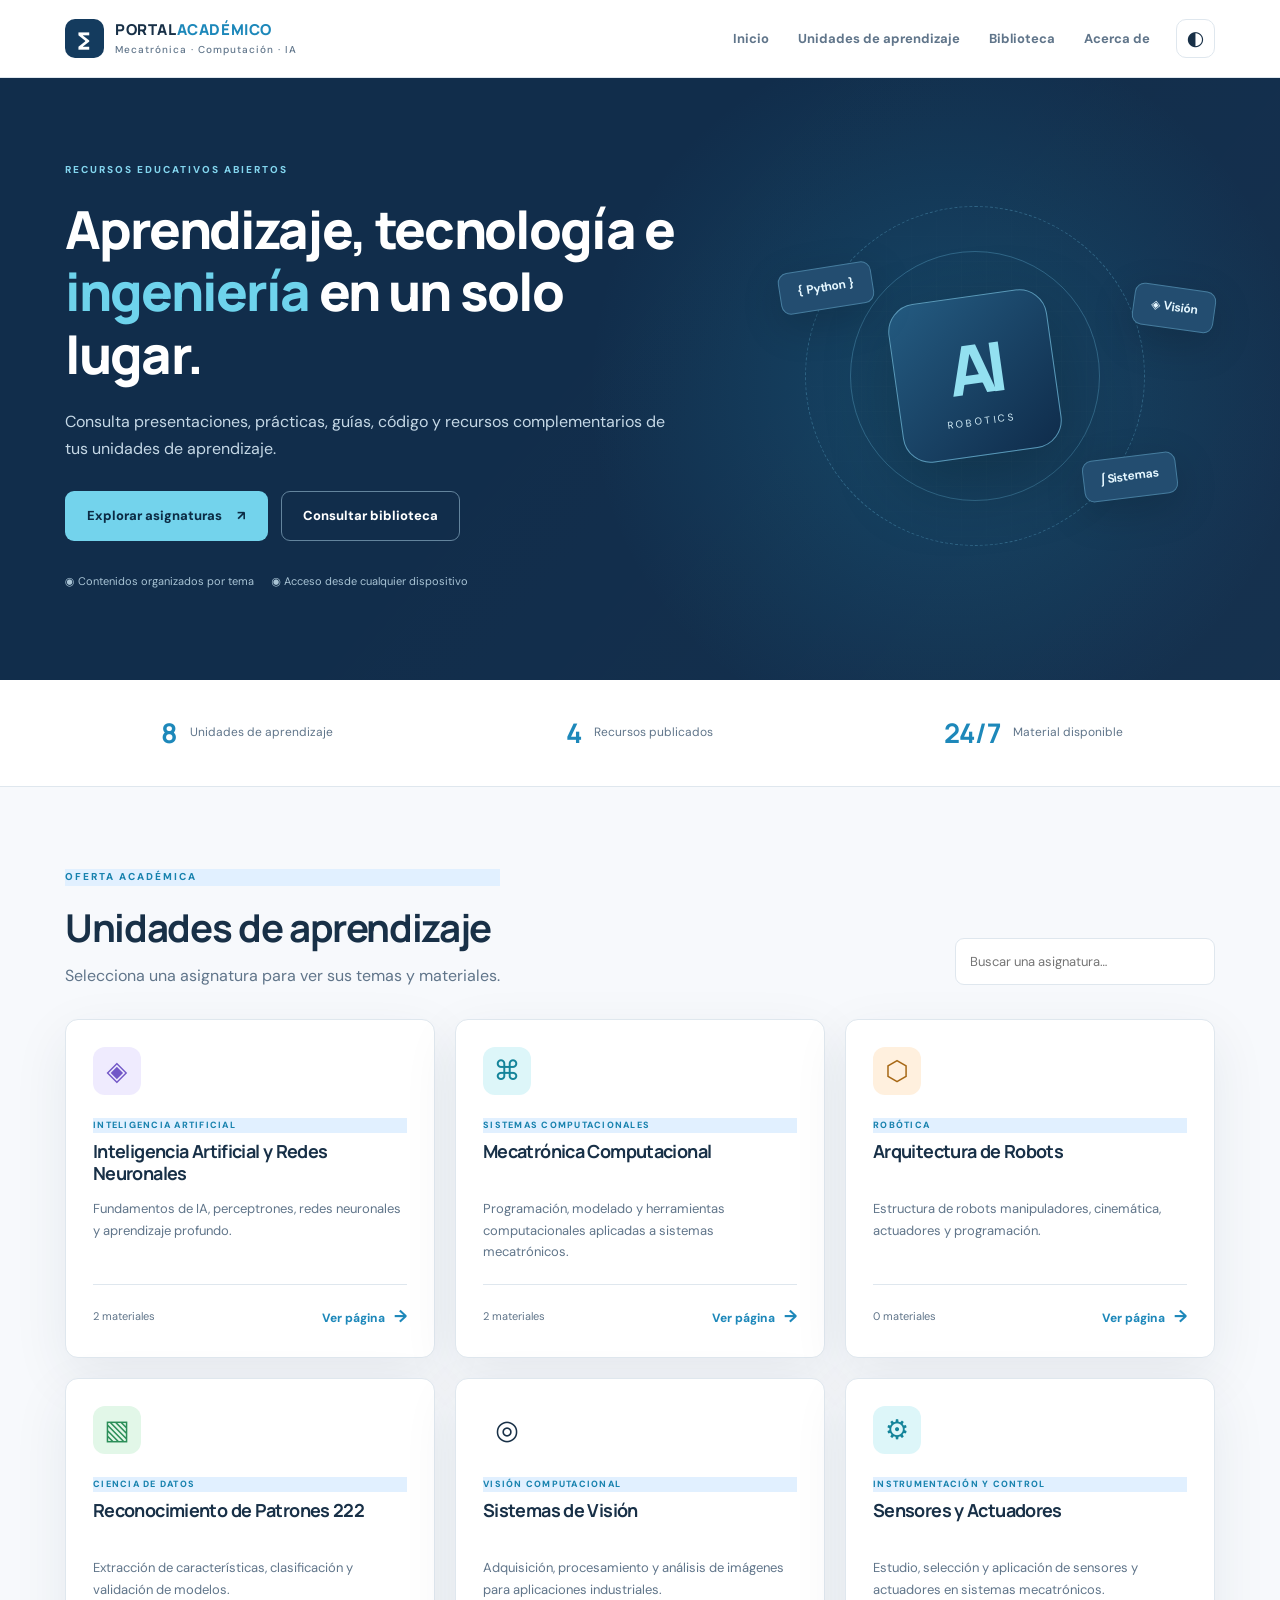
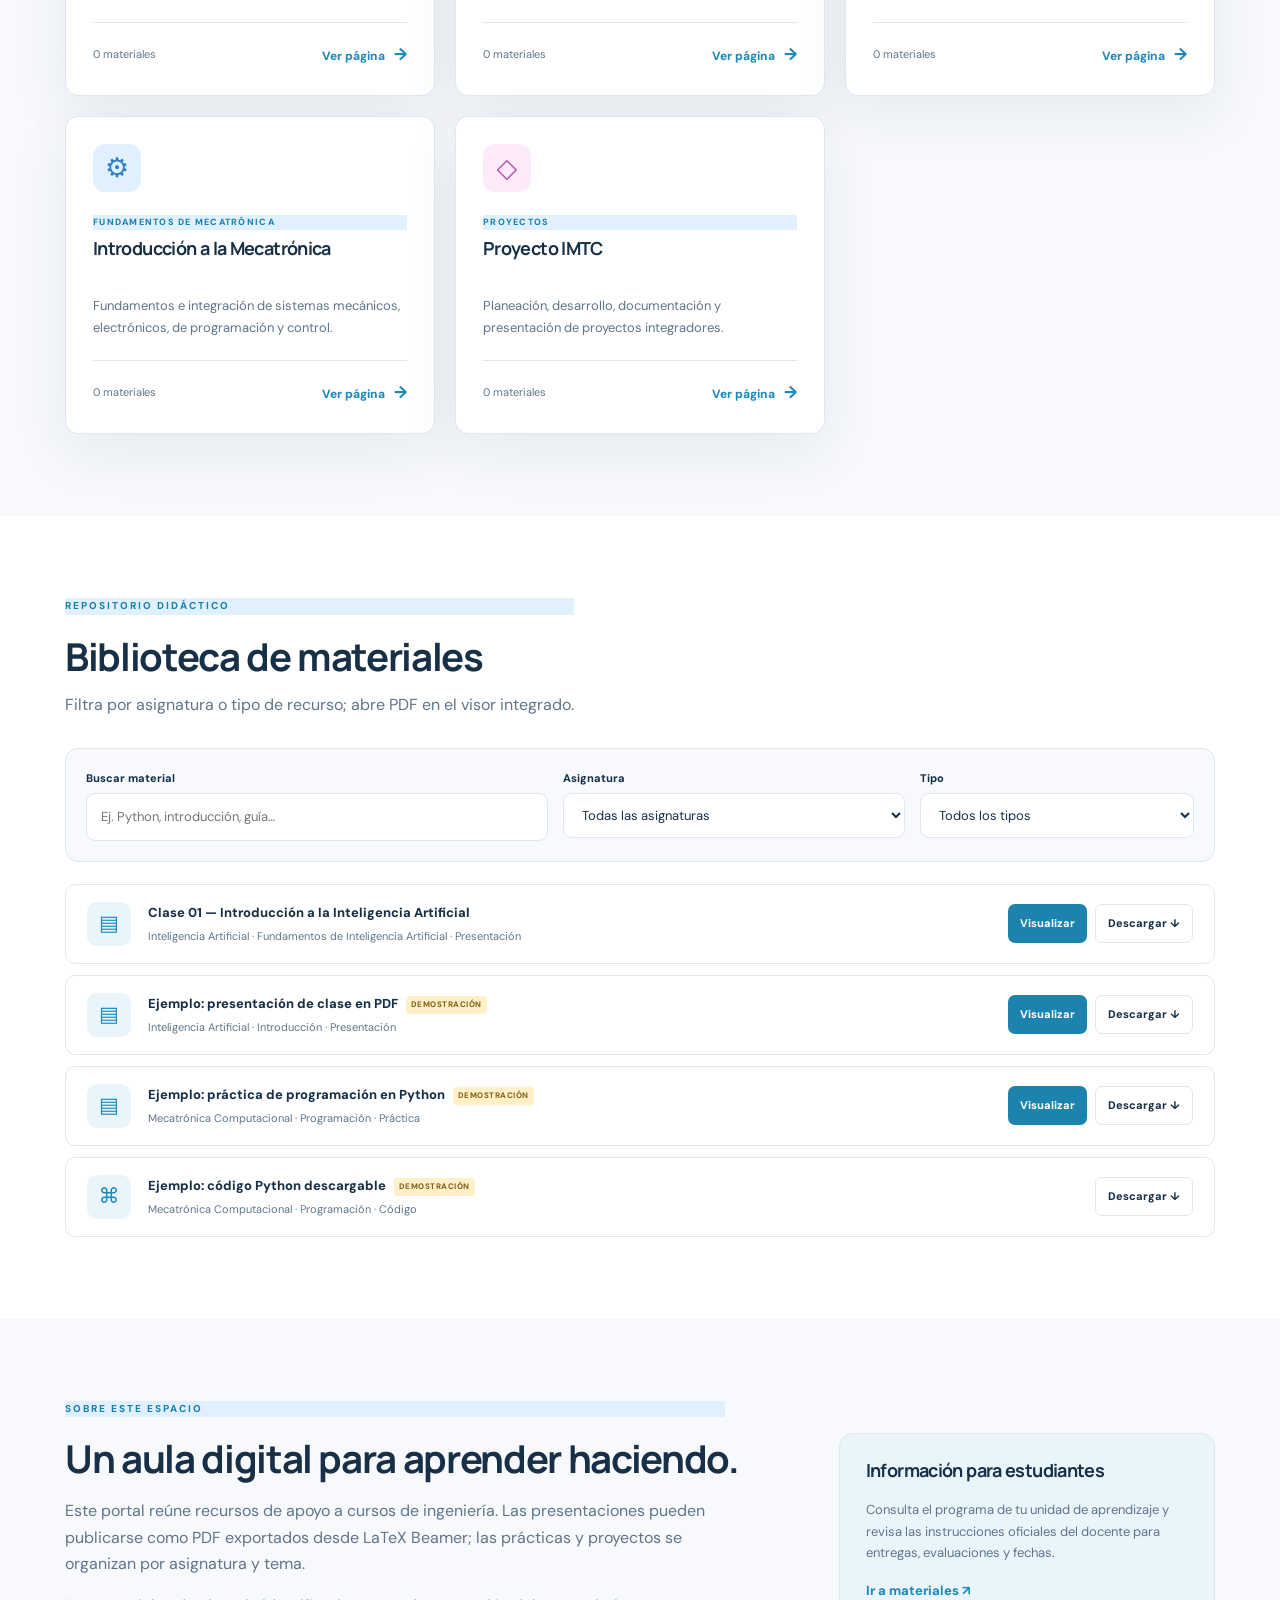
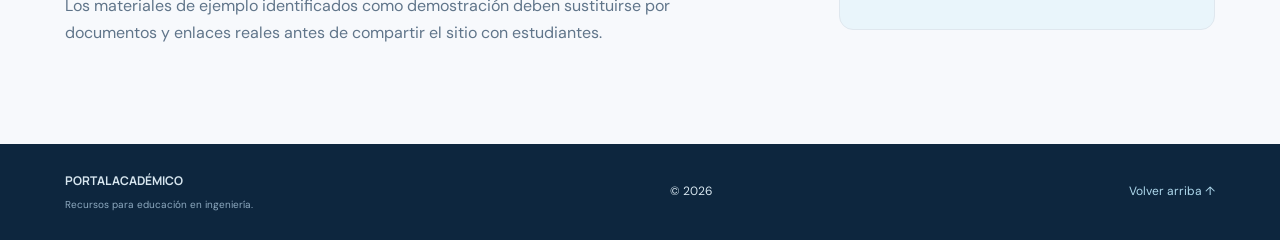
==== index.html @ 11ef2321 "Add files via upload" ====
<!doctype html>
<html lang="es">
<head>
  <meta charset="utf-8" />
  <meta name="viewport" content="width=device-width,initial-scale=1" />
  <meta name="description" content="Portal académico de unidades de aprendizaje, presentaciones, prácticas, código y recursos para estudiantes de ingeniería." />
  <meta name="theme-color" content="#112d4b" />
  <title>Portal Académico | Mecatrónica e Inteligencia Artificial</title>
  <style>
@import url('https://fonts.googleapis.com/css2?family=DM+Sans:wght@400;500;600;700&family=Manrope:wght@400;500;600;700;800&display=swap');
:root{color-scheme:light;--bg:#f7f9fc;--surface:#fff;--text:#183047;--muted:#60758a;--line:#dfe7ee;--navy:#112d4b;--accent:#1d88ba;--light:#e9f5fb;--shadow:0 18px 55px rgba(22,51,78,.08)}
:root[data-theme=dark]{color-scheme:dark;--bg:#0a1623;--surface:#122437;--text:#e9f1f9;--muted:#a3b6c9;--line:#294055;--navy:#0c2034;--light:#193a50;--shadow:0 18px 55px rgba(0,0,0,.22)}
*{box-sizing:border-box}html{scroll-behavior:smooth;scroll-padding-top:86px}body{margin:0;background:var(--bg);color:var(--text);font-family:'DM Sans',system-ui,sans-serif;line-height:1.65}h1,h2,h3,strong,.brand{font-family:Manrope,system-ui,sans-serif}h1,h2,h3{line-height:1.2;letter-spacing:-.035em}a{color:inherit}button,input,select{font:inherit}button{cursor:pointer}button:focus-visible,a:focus-visible,input:focus-visible,select:focus-visible{outline:3px solid #ffba57;outline-offset:3px}::selection{background:#bce4f7;color:#112d4b}.container{width:min(1150px,calc(100% - 44px));margin-inline:auto}.visually-hidden{position:absolute;clip:rect(0,0,0,0);width:1px;height:1px;overflow:hidden;white-space:nowrap}.skip{position:absolute;left:-999px;top:0;background:#fff;color:#111;padding:10px;z-index:100}.skip:focus{left:10px}.topbar{height:78px;position:sticky;top:0;z-index:30;background:var(--surface);border-bottom:1px solid var(--line)}.topbar-inner{height:100%;display:flex;align-items:center;gap:26px}.brand{text-decoration:none;display:flex;gap:11px;align-items:center;color:var(--text);font-weight:800;font-size:15px;letter-spacing:.04em;line-height:1.15;white-space:nowrap}.brand-accent{color:var(--accent)}.brand small{display:block;font:500 10px 'DM Sans',sans-serif;color:var(--muted);letter-spacing:.10em;margin-top:5px}.brand-mark{display:grid;place-items:center;width:39px;height:39px;border-radius:10px;background:#143b5e;color:white;font-size:24px}.topbar nav{display:flex;gap:29px;margin-left:auto}.topbar nav a{font-size:13px;font-weight:700;text-decoration:none;color:var(--muted)}.topbar nav a:hover{color:var(--accent)}.icon-btn{background:transparent;border:1px solid var(--line);border-radius:10px;width:39px;height:39px;color:var(--text);font-size:20px}.menu-toggle{display:none}.hero{overflow:hidden;background:#112d4b;color:#fff;padding:84px 0 90px;position:relative}.hero:before{content:'';position:absolute;inset:0;background:radial-gradient(circle at 74% 52%,rgba(34,155,195,.23),transparent 36%),linear-gradient(130deg,transparent 40%,rgba(255,255,255,.02))}.hero-grid{position:relative;display:grid;grid-template-columns:1.14fr .86fr;align-items:center;gap:35px}.eyebrow{font-size:10px;letter-spacing:.2em;font-weight:800;color:#83d5ee;margin:0 0 19px}.eyebrow.blue{color:#1882ae}.hero h1{font-size:clamp(36px,4.1vw,58px);max-width:690px;margin:0 0 23px;font-weight:800}.hero h1 em{font-style:normal;color:#6ed3ec}.hero-lead{max-width:600px;color:#c5d8e6;font-size:16px;margin:0 0 29px}.hero-actions{display:flex;gap:13px;flex-wrap:wrap}.button{display:inline-flex;justify-content:center;align-items:center;gap:15px;text-decoration:none;border-radius:9px;font-size:13px;font-weight:800;padding:13px 21px;border:1px solid transparent}.button.primary{color:#0c2b44;background:#73d3ec}.button.primary:hover{background:#9ae5f4}.button.outline{color:inherit;background:transparent;border-color:#63849d}.hero-meta{margin-top:31px;display:flex;flex-wrap:wrap;gap:18px;color:#a9c4d5;font-size:11px}.hero-visual{height:330px;position:relative;display:grid;place-items:center}.orbit{position:absolute;border-radius:50%;border:1px solid rgba(118,209,242,.28)}.orbit-1{width:250px;height:250px}.orbit-2{width:340px;height:340px;border-style:dashed;animation:rotate 55s linear infinite}.core{z-index:2;width:160px;height:160px;border-radius:28px;transform:rotate(-8deg);background:linear-gradient(140deg,#245b81,#0f2c4b);border:1px solid #5998b8;box-shadow:0 25px 70px rgba(0,0,0,.25);display:flex;flex-direction:column;justify-content:center;align-items:center}.core span{font:800 68px Manrope;color:#93e0f0;letter-spacing:-.1em}.core small{font-size:10px;letter-spacing:.25em;color:#d3edf8}.float-chip{position:absolute;padding:10px 17px;border-radius:10px;background:#234d70;border:1px solid #467d9f;color:#e5f7ff;font-size:12px;font-weight:700;z-index:3;box-shadow:0 12px 40px rgba(0,0,0,.17)}.chip-a{left:9%;top:17%;transform:rotate(-9deg)}.chip-b{right:0;top:23%;transform:rotate(8deg)}.chip-c{right:8%;bottom:13%;transform:rotate(-7deg)}.grid-lines{position:absolute;inset:0;background-image:linear-gradient(#ffffff06 1px,transparent 1px),linear-gradient(90deg,#ffffff06 1px,transparent 1px);background-size:25px 25px;mask-image:radial-gradient(circle,black,transparent 75%)}@keyframes rotate{to{transform:rotate(360deg)}}.section{padding:82px 0}.stats-strip{padding:31px 0;background:var(--surface);border-bottom:1px solid var(--line)}.stats-grid{display:grid;grid-template-columns:repeat(3,1fr);gap:30px;text-align:center}.stats-grid div{display:flex;align-items:center;justify-content:center;gap:12px}.stats-grid strong{font-size:27px;color:var(--accent)}.stats-grid span{font-size:12px;color:var(--muted)}.section-head{display:flex;justify-content:space-between;align-items:end;gap:30px;margin-bottom:30px}.section-head h2,.about h2{font-size:clamp(28px,3vw,39px);margin:0 0 12px}.section-head p:not(.eyebrow){color:var(--muted);margin:0}.controls{margin-bottom:4px}.search,select{width:100%;border:1px solid var(--line);background:var(--surface);border-radius:9px;padding:12px 14px;color:var(--text);font-size:13px}.controls .search{width:260px}.course-grid{display:grid;grid-template-columns:repeat(3,minmax(0,1fr));gap:20px}.course-card{display:flex;flex-direction:column;padding:27px;border-radius:13px;background:var(--surface);border:1px solid var(--line);box-shadow:var(--shadow);transition:transform .2s,border-color .2s}.course-card:hover{transform:translateY(-4px);border-color:#8bc8df}.course-icon{width:48px;height:48px;display:grid;place-items:center;border-radius:12px;font-size:27px;margin-bottom:23px}.purple{background:#efebfe;color:#7257c7}.cyan{background:#ddf6f9;color:#14849a}.orange{background:#fff0de;color:#a76815}.green{background:#e2f7e8;color:#2b8e58}.blue{background:#e1f0ff;color:#347fc3}.pink{background:#fdeafa;color:#b752a7}.course-card .eyebrow{font-size:9px;margin-bottom:8px;letter-spacing:.14em}.course-card h3{font-size:18px;min-height:45px;margin:0 0 12px}.course-card>p:not(.eyebrow){font-size:13px;color:var(--muted);margin:0 0 22px;flex:1}.card-bottom{display:flex;justify-content:space-between;align-items:center;border-top:1px solid var(--line);padding-top:17px;gap:10px}.card-bottom>span{font-size:11px;color:var(--muted)}.card-link{background:none;border:0;color:var(--accent);font-size:12px;font-weight:800;text-decoration:none}.card-link span{font-size:17px;padding-left:6px}.library{background:var(--surface)}.filter-panel{display:grid;grid-template-columns:1.35fr 1fr .8fr;gap:15px;background:var(--bg);border:1px solid var(--line);border-radius:13px;padding:20px;margin-bottom:22px}.filter-panel label span{display:block;font-size:11px;font-weight:800;margin-bottom:6px}.resource-list,.dialog-resources{display:grid;gap:11px}.resource-item{display:flex;align-items:center;gap:17px;padding:17px 21px;background:var(--surface);border:1px solid var(--line);border-radius:10px}.file-icon{width:44px;height:44px;background:var(--light);color:var(--accent);border-radius:10px;display:grid;place-items:center;font-size:21px;flex-shrink:0}.resource-info{flex:1;min-width:0}.resource-title{font-weight:800;font-size:13px}.resource-info p{font-size:11px;color:var(--muted);margin:3px 0 0}.demo{display:inline-block;font-size:8px;letter-spacing:.06em;color:#82601a;background:#fff0c7;border-radius:4px;padding:2px 5px;margin-left:8px;vertical-align:middle}.resource-actions{display:flex;gap:8px;flex-wrap:wrap}.small-btn{white-space:nowrap;border:none;background:#1c83af;color:white;padding:9px 12px;text-decoration:none;border-radius:7px;font-size:11px;font-weight:800}.small-btn.outlined{color:var(--text);background:transparent;border:1px solid var(--line)}.empty{padding:25px;text-align:center;color:var(--muted)}.about-grid{display:grid;grid-template-columns:1.3fr .7fr;gap:75px;align-items:center}.about-grid p{color:var(--muted);max-width:660px}.notice{padding:26px;background:var(--light);border-radius:14px;border:1px solid var(--line)}.notice h3{font-size:18px;margin-top:0}.notice p{font-size:13px}.text-link{font-weight:800;font-size:13px;color:var(--accent);text-decoration:none}.footer{background:#0d263e;color:#d7e6ef;padding:27px 0}.footer-inner{display:flex;align-items:center;justify-content:space-between;gap:25px;font-size:12px}.footer small{display:block;color:#8eaac0;margin-top:5px}.footer a{color:#aed8ec;text-decoration:none}.dialog,.viewer-dialog{background:var(--surface);color:var(--text);border:1px solid var(--line);box-shadow:0 25px 80px #0004;border-radius:14px;max-height:90vh}.dialog{width:min(730px,94vw);padding:28px;overflow:auto}.dialog::backdrop,.viewer-dialog::backdrop{background:rgba(5,18,31,.7)}.dialog-top{display:flex;align-items:flex-start;justify-content:space-between;gap:15px}.dialog h2{font-size:25px;margin:0 0 12px}.dialog>p{color:var(--muted)}.dialog h3{font-size:15px;margin-top:25px}.topics{display:grid;gap:6px;font-size:13px;color:var(--muted)}.dialog .resource-item{padding:12px}.dialog-actions{display:flex;justify-content:flex-end;margin-top:25px}.dialog-actions .outline{color:var(--text);border-color:var(--line)}.muted{color:var(--muted)}.viewer-dialog{width:min(1100px,96vw);max-width:none;height:88vh;padding:0;overflow:hidden}.viewer-head{display:flex;align-items:center;justify-content:space-between;gap:10px;padding:12px 17px;border-bottom:1px solid var(--line)}.viewer-head strong{font-size:13px;white-space:nowrap;overflow:hidden;text-overflow:ellipsis}.viewer-head>div{display:flex;align-items:center;gap:15px}.viewer-head a{font-size:11px;color:var(--accent);white-space:nowrap}#pdf-frame{width:100%;height:calc(100% - 66px);border:0;background:#f2f4f7}@media(max-width:900px){.hero-grid{grid-template-columns:1fr}.hero-visual{height:250px}.orbit-1{width:180px;height:180px}.orbit-2{width:230px;height:230px}.core{height:120px;width:120px}.core span{font-size:48px}.chip-a{left:25%}.chip-b{right:18%}.chip-c{right:25%}.course-grid{grid-template-columns:repeat(2,minmax(0,1fr))}.about-grid{gap:30px}.topbar nav{gap:15px}}@media(max-width:680px){.container{width:min(100% - 30px,1150px)}.topbar{height:68px}.topbar-inner{gap:12px}.brand{font-size:12px}.brand small{font-size:8px}.brand-mark{width:34px;height:34px}.topbar nav{position:absolute;left:0;right:0;top:68px;background:var(--surface);border-bottom:1px solid var(--line);padding:20px;display:none;flex-direction:column;gap:16px}.topbar nav.open{display:flex}.menu-toggle{display:block;margin-left:auto}.hero{padding:58px 0 50px}.hero h1{font-size:36px}.hero-visual{display:none}.hero-meta{flex-direction:column;gap:5px}.stats-grid{grid-template-columns:1fr;gap:12px}.stats-grid div{justify-content:flex-start}.section{padding:55px 0}.section-head{align-items:stretch;flex-direction:column;gap:18px}.controls .search{width:100%}.course-grid{grid-template-columns:1fr}.course-card h3{min-height:auto}.filter-panel{grid-template-columns:1fr}.resource-item{align-items:flex-start;flex-wrap:wrap;padding:15px}.resource-actions{width:100%;justify-content:flex-start;padding-left:61px}.about-grid{grid-template-columns:1fr}.footer-inner{align-items:flex-start;flex-direction:column}.viewer-head a{display:none}.viewer-dialog{height:92vh}.dialog{padding:20px}}@media(prefers-reduced-motion:reduce){*,*::before,*::after{scroll-behavior:auto!important;animation:none!important;transition:none!important}}

</style>
  
  
</head>
<body>
  <a class="skip" href="#contenido">Saltar al contenido</a>
  <header class="topbar">
    <div class="container topbar-inner">
      <a href="#inicio" class="brand" aria-label="Ir al inicio"><span class="brand-mark">∑</span><span>PORTAL<span class="brand-accent">ACADÉMICO</span><small>Mecatrónica · Computación · IA</small></span></a>
      <button id="menu-toggle" class="icon-btn menu-toggle" aria-expanded="false" aria-controls="nav" aria-label="Abrir menú">☰</button>
      <nav id="nav" aria-label="Navegación principal">
        <a href="#inicio" data-nav="inicio">Inicio</a>
        <a href="#asignaturas" data-nav="asignaturas">Unidades de aprendizaje</a>
        <a href="#materiales" data-nav="materiales">Biblioteca</a>
        <a href="#acerca" data-nav="acerca">Acerca de</a>
      </nav>
      <button id="theme-toggle" class="icon-btn theme-btn" aria-label="Cambiar tema" title="Cambiar tema">◐</button>
    </div>
  </header>

  <main id="contenido">
    <section class="hero" id="inicio">
      <div class="container hero-grid">
        <div><p class="eyebrow">RECURSOS EDUCATIVOS ABIERTOS</p><h1>Aprendizaje, tecnología e <em>ingeniería</em> en un solo lugar.</h1><p class="hero-lead">Consulta presentaciones, prácticas, guías, código y recursos complementarios de tus unidades de aprendizaje.</p><div class="hero-actions"><a class="button primary" href="#asignaturas">Explorar asignaturas <span aria-hidden="true">↗</span></a><a class="button outline" href="#materiales">Consultar biblioteca</a></div><div class="hero-meta"><span>◉ Contenidos organizados por tema</span><span>◉ Acceso desde cualquier dispositivo</span></div></div>
        <div class="hero-visual" aria-hidden="true"><div class="orbit orbit-1"></div><div class="orbit orbit-2"></div><div class="core"><span>AI</span><small>ROBOTICS</small></div><div class="float-chip chip-a">{ Python }</div><div class="float-chip chip-b">◈ Visión</div><div class="float-chip chip-c">∫ Sistemas</div><div class="grid-lines"></div></div>
      </div>
    </section>

    <section class="section stats-strip" aria-label="Resumen del portal"><div class="container stats-grid"><div><strong id="count-courses">0</strong><span>Unidades de aprendizaje</span></div><div><strong id="count-resources">0</strong><span>Recursos publicados</span></div><div><strong>24/7</strong><span>Material disponible</span></div></div></section>

    <section class="section" id="asignaturas"><div class="container"><div class="section-head"><div><p class="eyebrow blue">OFERTA ACADÉMICA</p><h2>Unidades de aprendizaje</h2><p>Selecciona una asignatura para ver sus temas y materiales.</p></div><div class="controls"><label class="visually-hidden" for="buscar-cursos">Buscar asignatura</label><input id="buscar-cursos" class="search" type="search" placeholder="Buscar una asignatura…" /></div></div><div id="course-grid" class="course-grid" aria-live="polite"></div><p id="course-empty" class="empty" hidden>No se encontraron unidades de aprendizaje.</p></div></section>

    <section class="section library" id="materiales"><div class="container"><div class="section-head"><div><p class="eyebrow blue">REPOSITORIO DIDÁCTICO</p><h2>Biblioteca de materiales</h2><p>Filtra por asignatura o tipo de recurso; abre PDF en el visor integrado.</p></div></div><div class="filter-panel"><label><span>Buscar material</span><input class="search" id="buscar-materiales" type="search" placeholder="Ej. Python, introducción, guía…" /></label><label><span>Asignatura</span><select id="filtrar-curso"></select></label><label><span>Tipo</span><select id="filtrar-tipo"><option value="todos">Todos los tipos</option><option value="presentacion">Presentaciones</option><option value="practica">Prácticas</option><option value="codigo">Código</option><option value="lectura">Lecturas</option><option value="video">Videos</option></select></label></div><div class="resource-list" id="resource-list" aria-live="polite"></div><p id="resource-empty" class="empty" hidden>No hay materiales que coincidan con los filtros.</p></div></section>

    <section class="section about" id="acerca"><div class="container about-grid"><div><p class="eyebrow blue">SOBRE ESTE ESPACIO</p><h2>Un aula digital para aprender haciendo.</h2><p>Este portal reúne recursos de apoyo a cursos de ingeniería. Las presentaciones pueden publicarse como PDF exportados desde LaTeX Beamer; las prácticas y proyectos se organizan por asignatura y tema.</p><p>Los materiales de ejemplo identificados como demostración deben sustituirse por documentos y enlaces reales antes de compartir el sitio con estudiantes.</p></div><aside class="notice"><h3>Información para estudiantes</h3><p>Consulta el programa de tu unidad de aprendizaje y revisa las instrucciones oficiales del docente para entregas, evaluaciones y fechas.</p><a class="text-link" href="#materiales">Ir a materiales ↗</a></aside></div></section>
  </main>

  <footer class="footer"><div class="container footer-inner"><div><strong>PORTAL ACADÉMICO</strong><small>Recursos para educación en ingeniería.</small></div><span id="current-year"></span><a href="#inicio">Volver arriba ↑</a></div></footer>

  <dialog id="course-dialog" class="dialog"><div class="dialog-top"><div><p class="eyebrow blue">UNIDAD DE APRENDIZAJE</p><h2 id="course-dialog-title"></h2></div><button class="icon-btn" data-close="course-dialog" aria-label="Cerrar">✕</button></div><p id="course-dialog-desc"></p><h3>Temario orientativo</h3><ol id="course-dialog-topics" class="topics"></ol><h3>Material disponible</h3><div id="course-dialog-resources" class="dialog-resources"></div><div class="dialog-actions"><button class="button outline" data-close="course-dialog">Cerrar</button></div></dialog>
  <dialog id="viewer-dialog" class="viewer-dialog"><div class="viewer-head"><strong id="viewer-title">Documento</strong><div><a id="viewer-open" target="_blank" rel="noopener noreferrer">Abrir en pestaña nueva ↗</a><button class="icon-btn" data-close="viewer-dialog" aria-label="Cerrar visor">✕</button></div></div><iframe id="pdf-frame" title="Visor de documento PDF" loading="lazy"></iframe></dialog>
<script>
/* EDITA ESTE ARCHIVO para agregar asignaturas y materiales.
   Los archivos locales se colocan en materiales/ y se enlazan con rutas relativas.
   No publiques información privada de estudiantes ni resultados académicos. */
window.PORTAL_DATA = {
  courses: [
    {id:'inteligencia-artificial',name:'Inteligencia Artificial y Redes Neuronales',short:'Inteligencia Artificial',category:'INTELIGENCIA ARTIFICIAL',icon:'◈',color:'purple',description:'Fundamentos de IA, perceptrones, redes neuronales y aprendizaje profundo.',topics:['Fundamentos y agentes inteligentes','Búsqueda y resolución de problemas','Perceptrón y redes multicapa','Entrenamiento y evaluación de modelos','Proyecto aplicado']},
    {id:'mecatronica-computacional',name:'Mecatrónica Computacional',short:'Mecatrónica Computacional',category:'SISTEMAS COMPUTACIONALES',icon:'⌘',color:'cyan',description:'Programación, modelado y herramientas computacionales aplicadas a sistemas mecatrónicos.',topics:['Programación científica con Python','Modelado de sistemas','Simulación numérica','Adquisición y análisis de datos','Integración de un prototipo']},
    {id:'arquitectura-robots',name:'Arquitectura de Robots',short:'Arquitectura de Robots',category:'ROBÓTICA',icon:'⬡',color:'orange',description:'Estructura de robots manipuladores, cinemática, actuadores y programación.',topics:['Clasificación de robots','Arquitecturas mecánicas','Cinemática directa e inversa','Sensores y actuadores','Programación de manipuladores']},
    {id:'reconocimiento-patrones',name:'Reconocimiento de Patrones 222',short:'Reconocimiento de Patrones',category:'CIENCIA DE DATOS',icon:'▧',color:'green',description:'Extracción de características, clasificación y validación de modelos.',topics:['Introducción al reconocimiento de patrones','Preprocesamiento de datos','Extracción y selección de características','Clasificadores supervisados','Métricas y validación']},
    {id:'sistemas-vision',name:'Sistemas de Visión',short:'Sistemas de Visión',category:'VISIÓN COMPUTACIONAL',icon:'◎',color:'red',description:'Adquisición, procesamiento y análisis de imágenes para aplicaciones industriales.',topics:['Formación y adquisición de imágenes','Filtrado espacial y frecuencial','Segmentación y morfología','Características y detección','Aplicaciones de inspección']},
    {id:'sensores-actuadores',name:'Sensores y Actuadores',short:'Sensores y Actuadores',category:'INSTRUMENTACIÓN Y CONTROL',icon:'⚙',color:'cyan',description:'Estudio, selección y aplicación de sensores y actuadores en sistemas mecatrónicos.',topics:['Introducción a sensores y actuadores','Características estáticas y dinámicas','Sensores de posición y proximidad','Sensores de temperatura, presión y fuerza','Acondicionamiento de señales','Actuadores eléctricos, neumáticos e hidráulicos','Integración y control de sistemas']},
    {id:'introduccion-mecatronica',name:'Introducción a la Mecatrónica',short:'Introducción a la Mecatrónica',category:'FUNDAMENTOS DE MECATRÓNICA',icon:'⚙',color:'blue',description:'Fundamentos e integración de sistemas mecánicos, electrónicos, de programación y control.',topics:['Fundamentos e historia de la mecatrónica','Campos de aplicación','Sistemas mecánicos y electrónicos','Sensores y actuadores','Programación y control','Robótica y automatización','Integración y proyecto mecatrónico']},
    {id:'proyecto-imtc',name:'Proyecto IMTC',short:'Proyecto IMTC',category:'PROYECTOS',icon:'◇',color:'pink',description:'Planeación, desarrollo, documentación y presentación de proyectos integradores.',topics:['Planteamiento del problema','Objetivos y requerimientos','Metodología y cronograma','Prototipado y pruebas','Informe técnico y presentación']}
  ],
  resources: [
    {id:'ia-introduccion-01',course:'inteligencia-artificial',title:'Clase 01 — Introducción a la Inteligencia Artificial',topic:'Fundamentos de Inteligencia Artificial',type:'presentacion',url:'materiales/ia/IA_clase_1_Introduccion_IA.pdf',date:'',demo:false},
    {id:'ejemplo-beamer',course:'inteligencia-artificial',title:'Ejemplo: presentación de clase en PDF',topic:'Introducción',type:'presentacion',url:'materiales/ejemplos/presentacion-ejemplo.pdf',date:'',demo:true},
    {id:'guia-python',course:'mecatronica-computacional',title:'Ejemplo: práctica de programación en Python',topic:'Programación',type:'practica',url:'materiales/ejemplos/practica-ejemplo.pdf',date:'',demo:true},
    {id:'script-python',course:'mecatronica-computacional',title:'Ejemplo: código Python descargable',topic:'Programación',type:'codigo',url:'materiales/ejemplos/programa-ejemplo.py',date:'',demo:true}
  ]
};

</script>
<script>
(() => {
  'use strict';
  const {courses,resources} = window.PORTAL_DATA;
  const $ = sel => document.querySelector(sel);
  const escapeHTML = s => String(s ?? '').replace(/[&<>"']/g,c=>({'&':'&amp;','<':'&lt;','>':'&gt;','"':'&quot;',"'":'&#39;'}[c]));
  const norm = s => String(s??'').normalize('NFD').replace(/[\u0300-\u036f]/g,'').toLowerCase();
  const typeLabels = {presentacion:'Presentación',practica:'Práctica',codigo:'Código',lectura:'Lectura',video:'Video'};
  const courseName = id => courses.find(c=>c.id===id)?.short || 'Asignatura';
  const safeURL = u => { const value=String(u || '').trim(); return /^(https:\/\/|http:\/\/|\.\.?\/|[\wáéíóúñÁÉÍÓÚÑ-])/.test(value) && !/^(javascript|data):/i.test(value) ? value : '#'; };

  function renderCourses(){
    const q=norm($('#buscar-cursos').value);
    const items=courses.filter(c=>norm([c.name,c.description,c.category].join(' ')).includes(q));
    $('#course-grid').innerHTML=items.map(c=>`<article class="course-card"><div class="course-icon ${escapeHTML(c.color)}" aria-hidden="true">${escapeHTML(c.icon)}</div><p class="eyebrow blue">${escapeHTML(c.category)}</p><h3>${escapeHTML(c.name)}</h3><p>${escapeHTML(c.description)}</p><div class="card-bottom"><span>${resources.filter(r=>r.course===c.id).length} materiales</span><a class="card-link" href="cursos/${escapeHTML(c.id)}.html">Ver página <span aria-hidden="true">→</span></a></div></article>`).join('');
    $('#course-empty').hidden=items.length>0;
  }
  function resourceCard(r){
    const url=safeURL(r.url);
    const isPDF=/\.pdf(?:[?#]|$)/i.test(url);
    return `<article class="resource-item"><span class="file-icon" aria-hidden="true">${r.type==='codigo'?'⌘':r.type==='video'?'▶':'▤'}</span><div class="resource-info"><div class="resource-title">${escapeHTML(r.title)}${r.demo?'<span class="demo">DEMOSTRACIÓN</span>':''}</div><p>${escapeHTML(courseName(r.course))} · ${escapeHTML(r.topic)} · ${escapeHTML(typeLabels[r.type]||r.type)}</p></div><div class="resource-actions">${isPDF?`<button class="small-btn" data-view="${escapeHTML(r.id)}">Visualizar</button>`:''}<a class="small-btn outlined" href="${escapeHTML(url)}" ${/^https?:/.test(url)?'target="_blank" rel="noopener noreferrer"':''} ${!/^https?:/.test(url)?'download':''}>${/^https?:/.test(url)?'Abrir ↗':'Descargar ↓'}</a></div></article>`;
  }
  function renderResources(){
    const query=norm($('#buscar-materiales').value),course=$('#filtrar-curso').value,type=$('#filtrar-tipo').value;
    const filtered=resources.filter(r=>(course==='todos'||r.course===course)&&(type==='todos'||r.type===type)&&norm([r.title,r.topic,courseName(r.course),r.type].join(' ')).includes(query));
    $('#resource-list').innerHTML=filtered.map(resourceCard).join('');
    $('#resource-empty').hidden=filtered.length>0;
  }
  function openCourse(id){
    const c=courses.find(x=>x.id===id); if(!c)return;
    $('#course-dialog-title').textContent=c.name;
    $('#course-dialog-desc').textContent=c.description;
    $('#course-dialog-topics').innerHTML=c.topics.map(t=>`<li>${escapeHTML(t)}</li>`).join('');
    const items=resources.filter(r=>r.course===id);
    $('#course-dialog-resources').innerHTML=items.length?items.map(resourceCard).join(''):'<p class="muted">Los materiales de esta asignatura se agregarán próximamente.</p>';
    $('#course-dialog').showModal();
  }
  function openViewer(id){
    const r=resources.find(x=>x.id===id);if(!r||!/\.pdf(?:[?#]|$)/i.test(r.url))return;
    $('#viewer-title').textContent=r.title;
    $('#pdf-frame').src=safeURL(r.url);
    $('#viewer-open').href=safeURL(r.url);
    $('#viewer-dialog').showModal();
  }
  document.addEventListener('click',e=>{
    const c=e.target.closest('[data-course]');if(c)openCourse(c.dataset.course);
    const v=e.target.closest('[data-view]');if(v)openViewer(v.dataset.view);
    const close=e.target.closest('[data-close]');if(close)$('#'+close.dataset.close)?.close();
    if(e.target.closest('#nav a')) {$('#nav').classList.remove('open');$('#menu-toggle').setAttribute('aria-expanded','false');}
  });
  ['#course-dialog','#viewer-dialog'].forEach(sel=>$(sel).addEventListener('click',e=>{if(e.target===e.currentTarget)e.currentTarget.close();}));
  $('#viewer-dialog').addEventListener('close',()=>$('#pdf-frame').removeAttribute('src'));
  $('#buscar-cursos').addEventListener('input',renderCourses);
  $('#buscar-materiales').addEventListener('input',renderResources);
  $('#filtrar-curso').addEventListener('change',renderResources);
  $('#filtrar-tipo').addEventListener('change',renderResources);
  $('#filtrar-curso').innerHTML='<option value="todos">Todas las asignaturas</option>'+courses.map(c=>`<option value="${escapeHTML(c.id)}">${escapeHTML(c.short)}</option>`).join('');
  $('#count-courses').textContent=courses.length;
  $('#count-resources').textContent=resources.length;
  $('#current-year').textContent='© '+new Date().getFullYear();
  $('#menu-toggle').addEventListener('click',()=>{const open=$('#nav').classList.toggle('open');$('#menu-toggle').setAttribute('aria-expanded',String(open));});
  const setTheme = dark => {document.documentElement.dataset.theme=dark?'dark':'light';$('#theme-toggle').textContent=dark?'☀':'◐';$('#theme-toggle').setAttribute('aria-label',dark?'Activar modo claro':'Activar modo oscuro');};
  let dark=false;try{dark=localStorage.getItem('portal-theme')==='dark';}catch(_){} setTheme(dark);
  $('#theme-toggle').addEventListener('click',()=>{dark=!dark;setTheme(dark);try{localStorage.setItem('portal-theme',dark?'dark':'light');}catch(_){}});
  renderCourses();renderResources();
})();

</script>
</body>
</html>
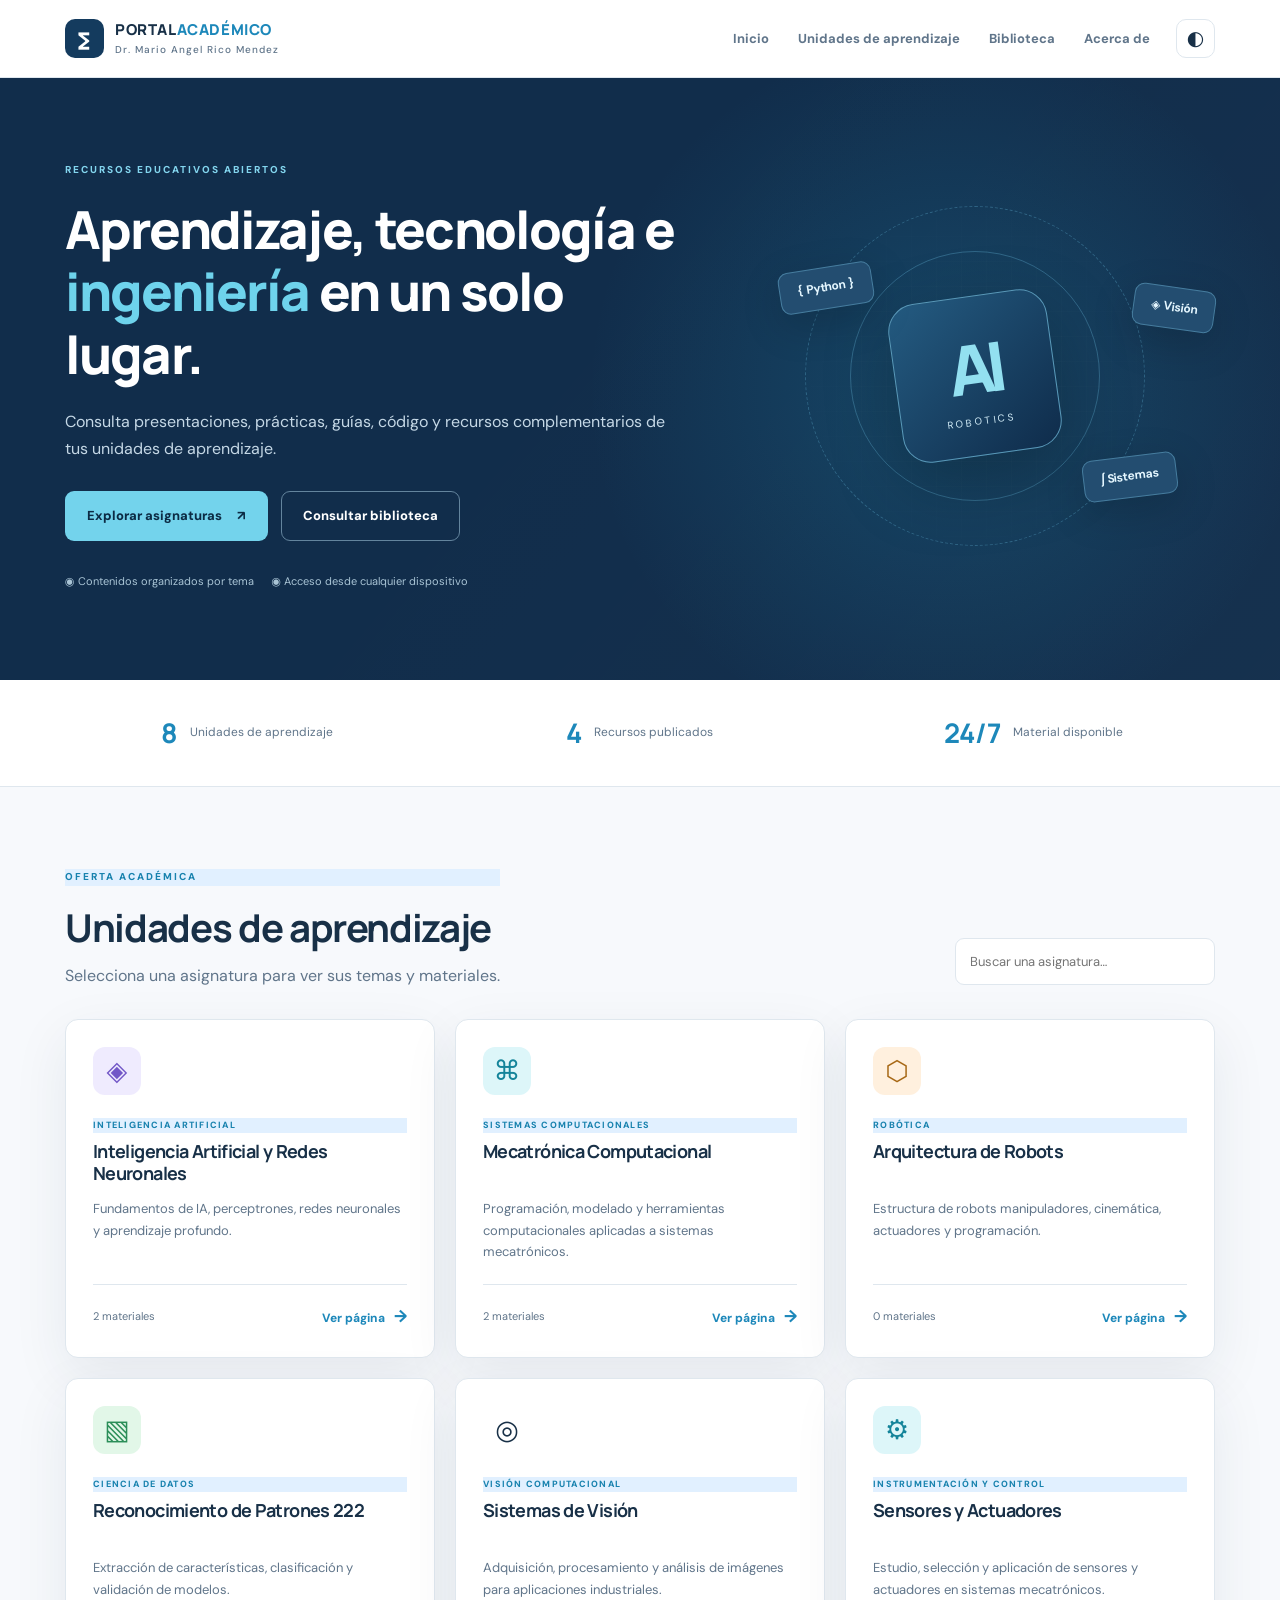
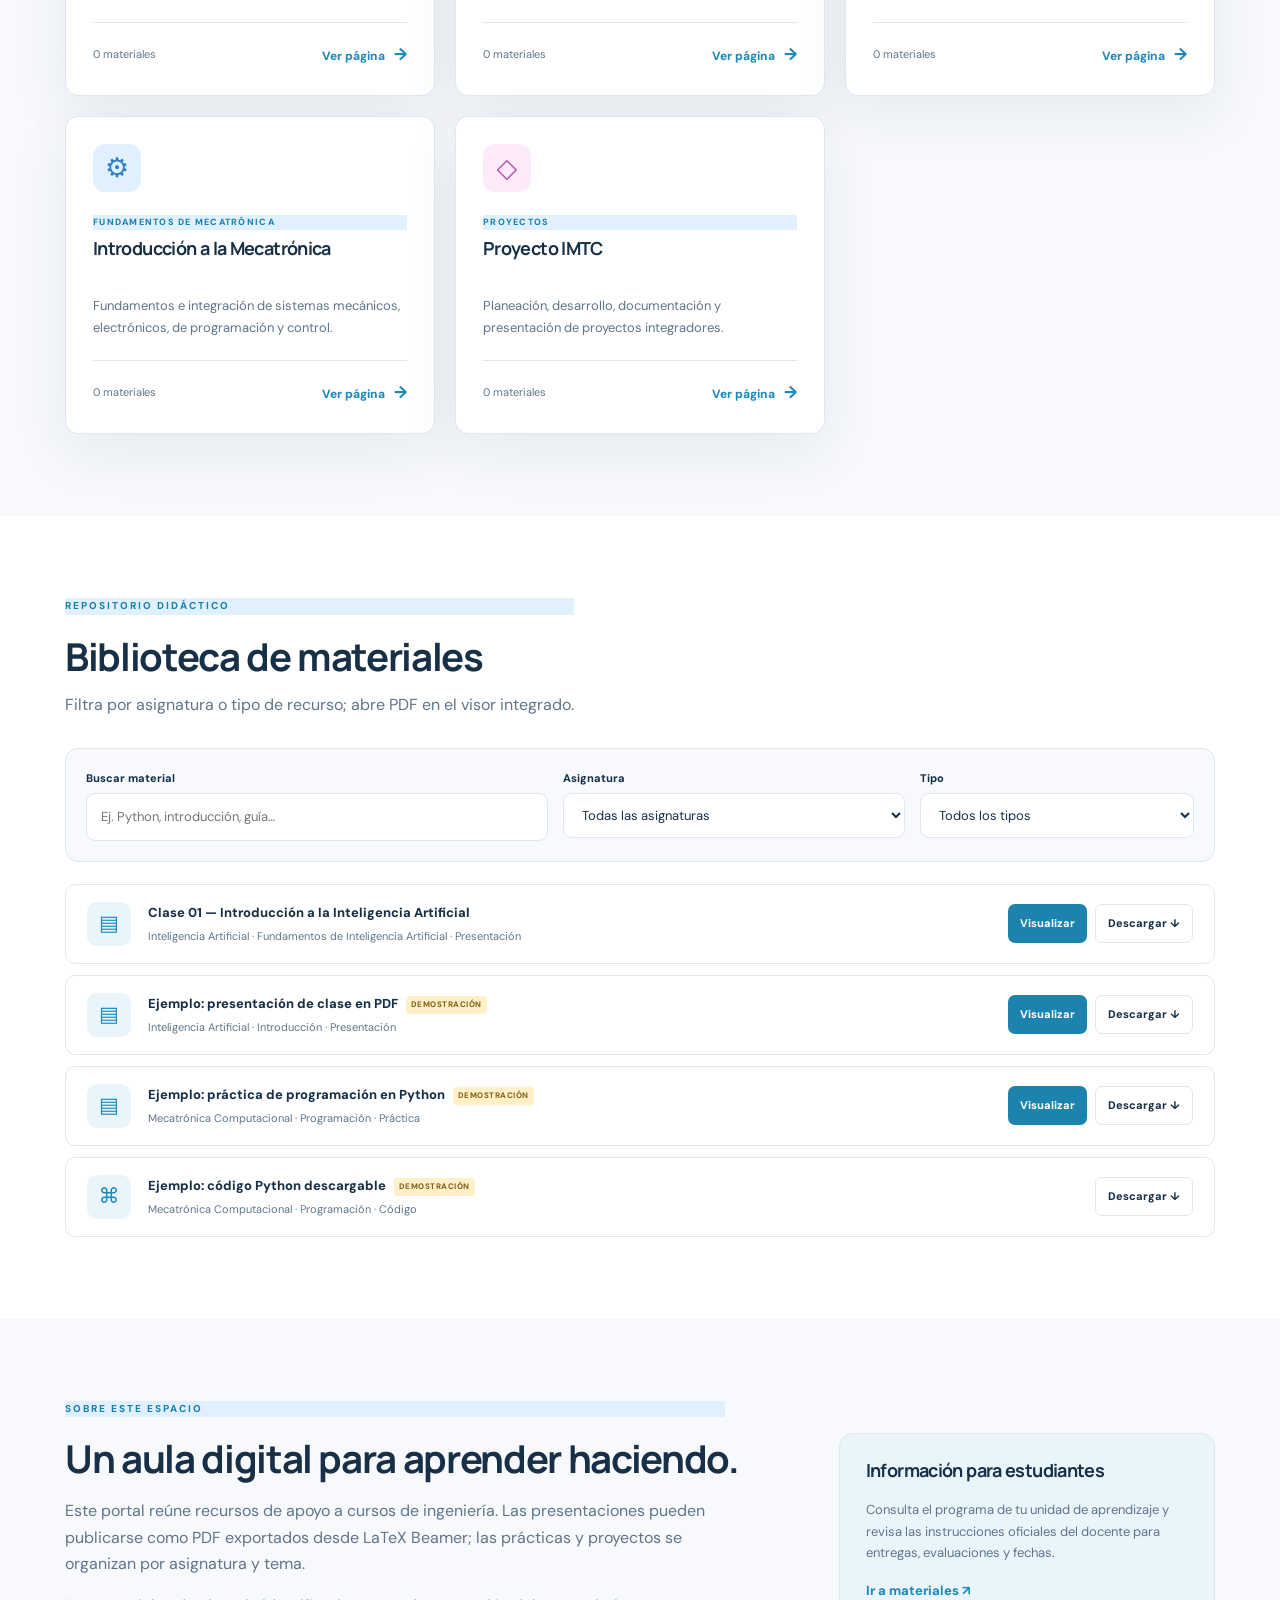
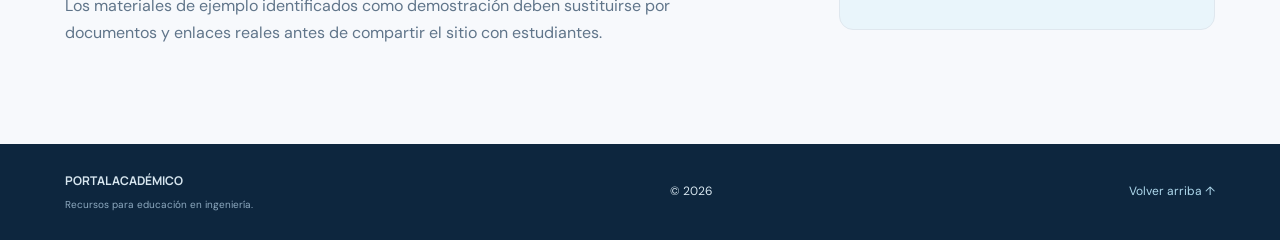
==== commit 1eb36836: "Update index.html" ====
--- a/index.html
+++ b/index.html
@@ -20,7 +20,7 @@
   <a class="skip" href="#contenido">Saltar al contenido</a>
   <header class="topbar">
     <div class="container topbar-inner">
-      <a href="#inicio" class="brand" aria-label="Ir al inicio"><span class="brand-mark">∑</span><span>PORTAL<span class="brand-accent">ACADÉMICO</span><small>Mecatrónica · Computación · IA</small></span></a>
+      <a href="#inicio" class="brand" aria-label="Ir al inicio"><span class="brand-mark">∑</span><span>PORTAL<span class="brand-accent">ACADÉMICO</span><small>Dr. Mario Angel Rico Mendez</small></span></a>
       <button id="menu-toggle" class="icon-btn menu-toggle" aria-expanded="false" aria-controls="nav" aria-label="Abrir menú">☰</button>
       <nav id="nav" aria-label="Navegación principal">
         <a href="#inicio" data-nav="inicio">Inicio</a>
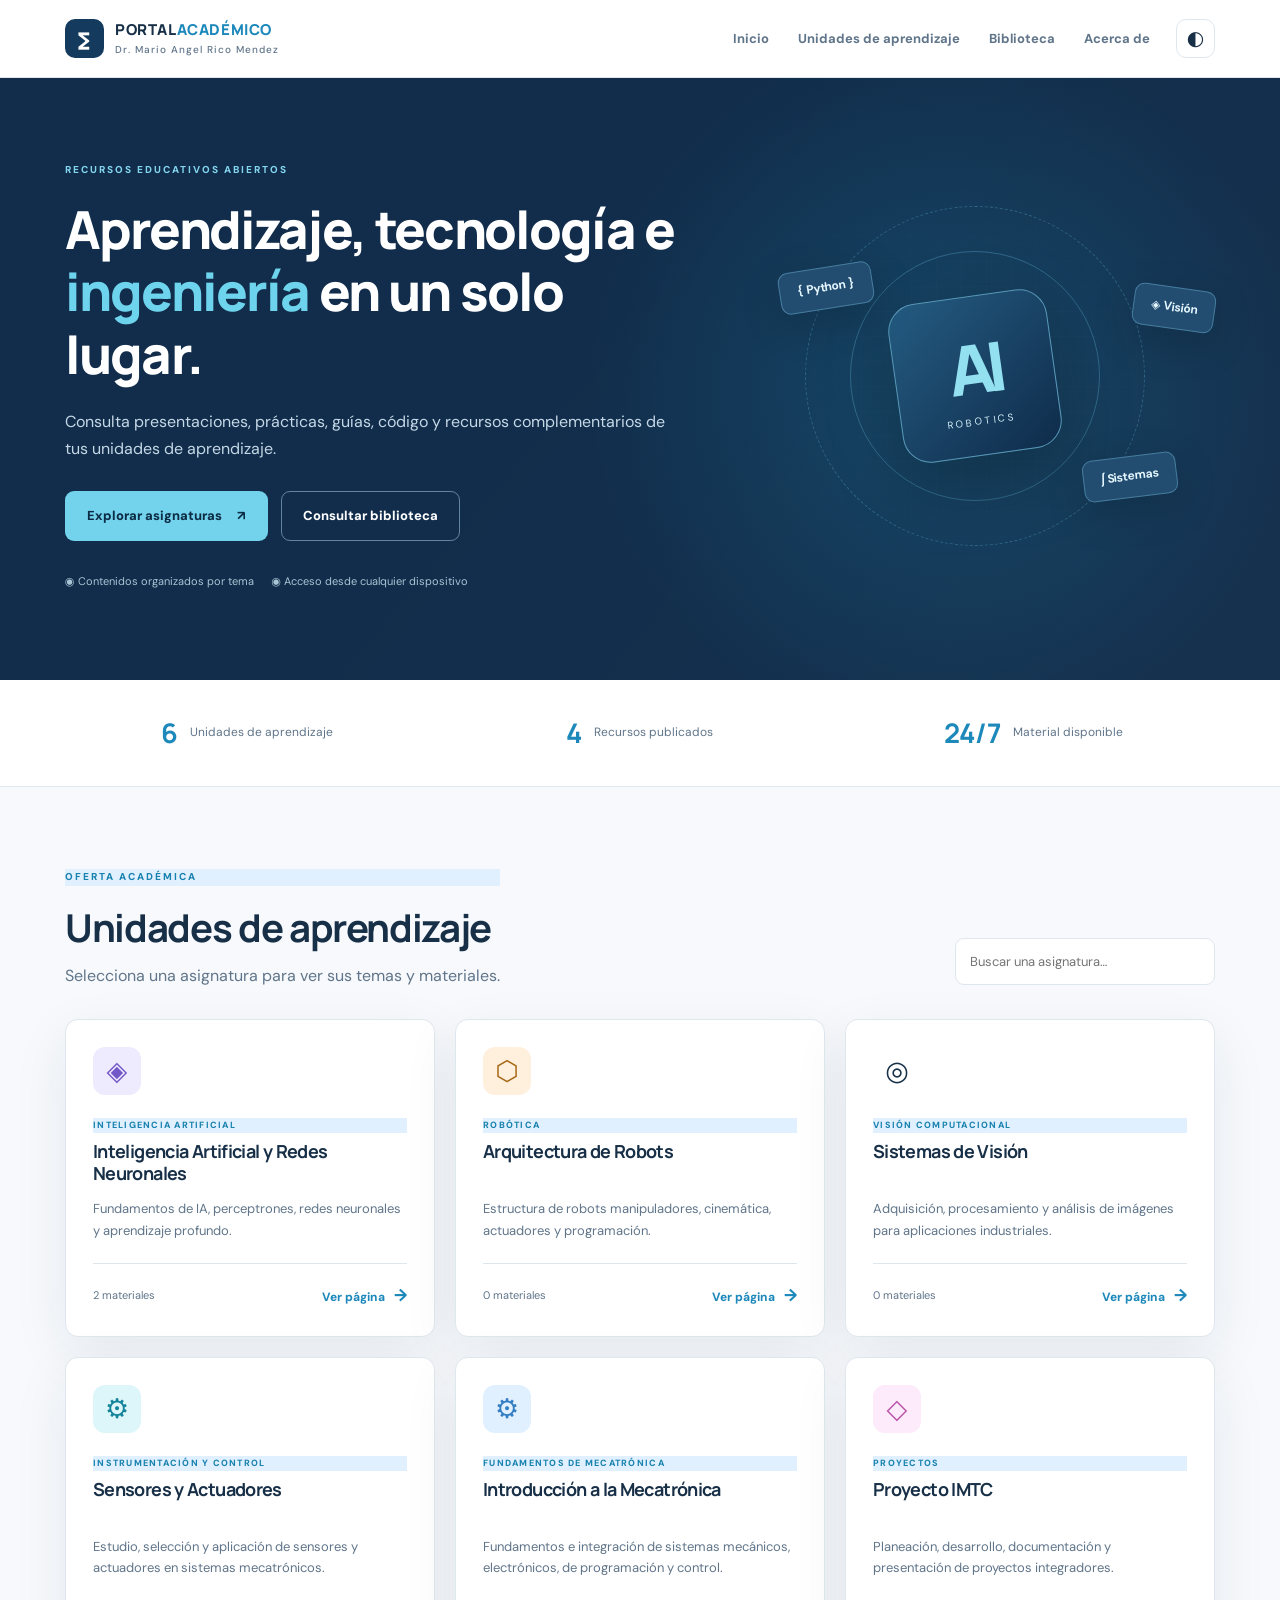
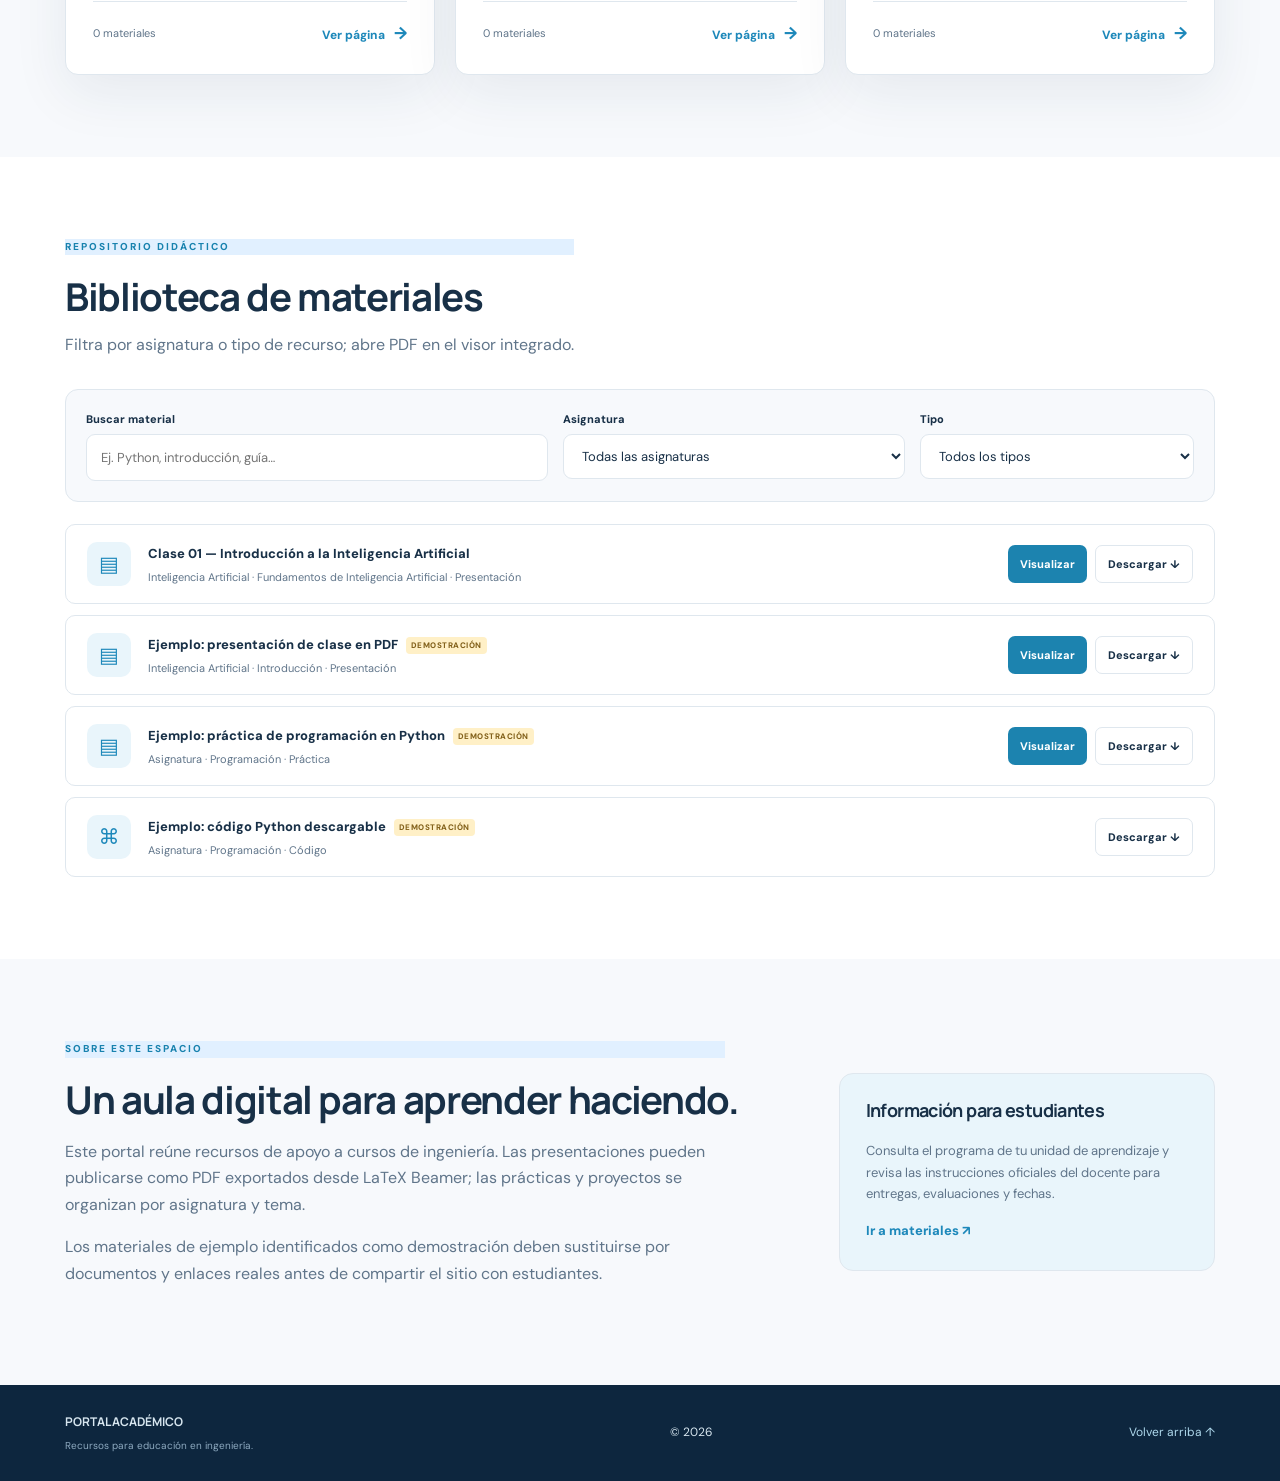
==== commit ded02f80: "Update index.html" ====
--- a/index.html
+++ b/index.html
@@ -60,9 +60,7 @@
 window.PORTAL_DATA = {
   courses: [
     {id:'inteligencia-artificial',name:'Inteligencia Artificial y Redes Neuronales',short:'Inteligencia Artificial',category:'INTELIGENCIA ARTIFICIAL',icon:'◈',color:'purple',description:'Fundamentos de IA, perceptrones, redes neuronales y aprendizaje profundo.',topics:['Fundamentos y agentes inteligentes','Búsqueda y resolución de problemas','Perceptrón y redes multicapa','Entrenamiento y evaluación de modelos','Proyecto aplicado']},
-    {id:'mecatronica-computacional',name:'Mecatrónica Computacional',short:'Mecatrónica Computacional',category:'SISTEMAS COMPUTACIONALES',icon:'⌘',color:'cyan',description:'Programación, modelado y herramientas computacionales aplicadas a sistemas mecatrónicos.',topics:['Programación científica con Python','Modelado de sistemas','Simulación numérica','Adquisición y análisis de datos','Integración de un prototipo']},
     {id:'arquitectura-robots',name:'Arquitectura de Robots',short:'Arquitectura de Robots',category:'ROBÓTICA',icon:'⬡',color:'orange',description:'Estructura de robots manipuladores, cinemática, actuadores y programación.',topics:['Clasificación de robots','Arquitecturas mecánicas','Cinemática directa e inversa','Sensores y actuadores','Programación de manipuladores']},
-    {id:'reconocimiento-patrones',name:'Reconocimiento de Patrones 222',short:'Reconocimiento de Patrones',category:'CIENCIA DE DATOS',icon:'▧',color:'green',description:'Extracción de características, clasificación y validación de modelos.',topics:['Introducción al reconocimiento de patrones','Preprocesamiento de datos','Extracción y selección de características','Clasificadores supervisados','Métricas y validación']},
     {id:'sistemas-vision',name:'Sistemas de Visión',short:'Sistemas de Visión',category:'VISIÓN COMPUTACIONAL',icon:'◎',color:'red',description:'Adquisición, procesamiento y análisis de imágenes para aplicaciones industriales.',topics:['Formación y adquisición de imágenes','Filtrado espacial y frecuencial','Segmentación y morfología','Características y detección','Aplicaciones de inspección']},
     {id:'sensores-actuadores',name:'Sensores y Actuadores',short:'Sensores y Actuadores',category:'INSTRUMENTACIÓN Y CONTROL',icon:'⚙',color:'cyan',description:'Estudio, selección y aplicación de sensores y actuadores en sistemas mecatrónicos.',topics:['Introducción a sensores y actuadores','Características estáticas y dinámicas','Sensores de posición y proximidad','Sensores de temperatura, presión y fuerza','Acondicionamiento de señales','Actuadores eléctricos, neumáticos e hidráulicos','Integración y control de sistemas']},
     {id:'introduccion-mecatronica',name:'Introducción a la Mecatrónica',short:'Introducción a la Mecatrónica',category:'FUNDAMENTOS DE MECATRÓNICA',icon:'⚙',color:'blue',description:'Fundamentos e integración de sistemas mecánicos, electrónicos, de programación y control.',topics:['Fundamentos e historia de la mecatrónica','Campos de aplicación','Sistemas mecánicos y electrónicos','Sensores y actuadores','Programación y control','Robótica y automatización','Integración y proyecto mecatrónico']},
